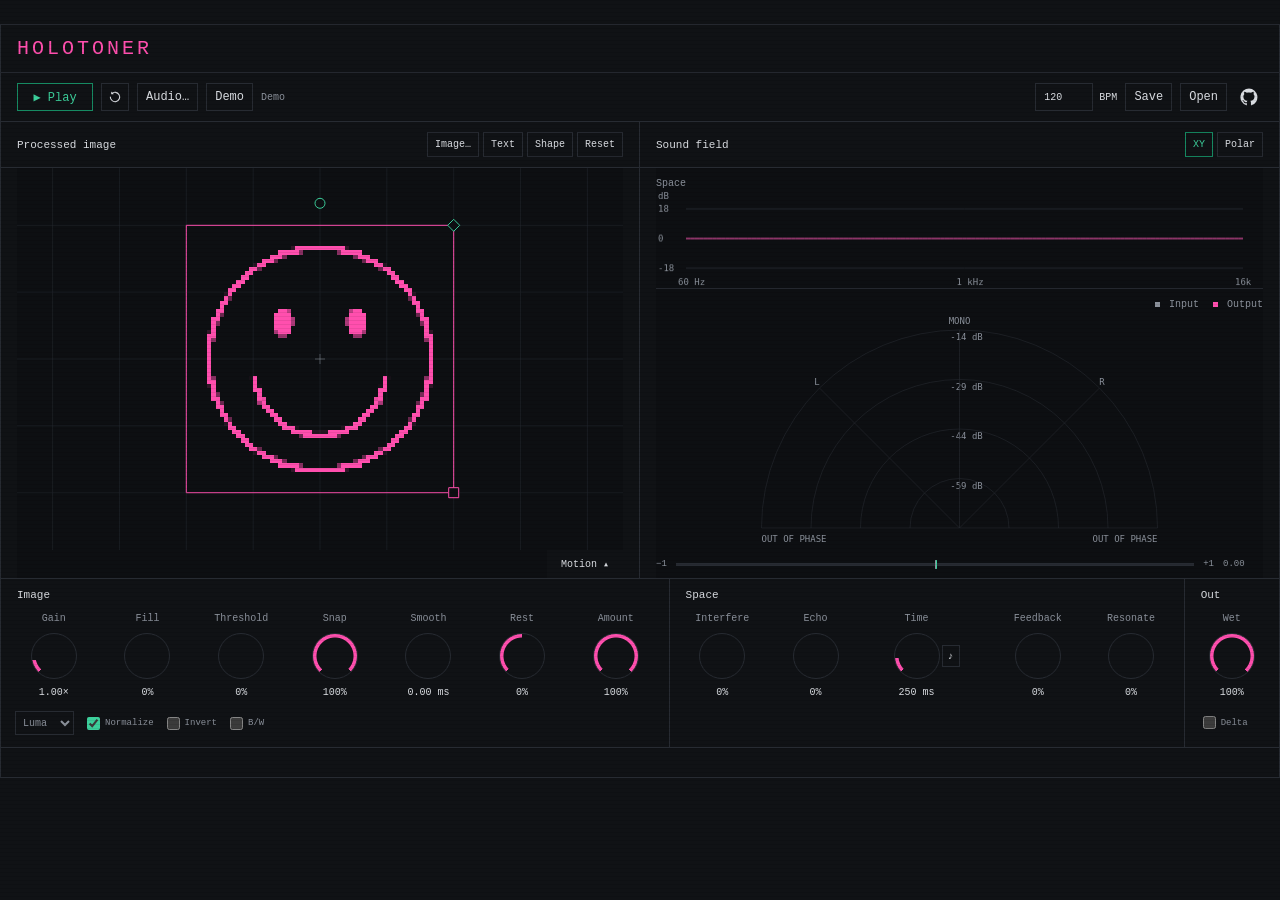
==== web/index.html @ 3906c01d "Add GitHub Pages web app and shared image controls Add a browser-only WASM/AudioWorklet app and GitH" ====
<!doctype html>
<html lang="en">
<head>
<meta charset="utf-8">
<meta name="viewport" content="width=device-width,initial-scale=1">
<meta name="theme-color" content="#101215">
<meta name="description" content="Image-driven stereo processing.">
<title>Holotoner</title>
<link rel="icon" href="./assets/icon.svg" type="image/svg+xml">
<link rel="stylesheet" href="./style.css">
</head>
<body>
<main class="instrument">
<header class="masthead"><h1>HOLOTONER</h1></header>
<div class="transport">
  <button id="play" class="primary" disabled>▶ Play</button>
  <button id="restart" aria-label="Restart audio"><svg viewBox="0 0 24 24" aria-hidden="true" fill="none" stroke="currentColor" stroke-width="1.8" stroke-linecap="round" stroke-linejoin="round"><path d="M6.34 6.34A8 8 0 1 1 4 12M6.34 4v2.34h2.34"/></svg></button>
  <button id="load-audio">Audio…</button>
  <button id="demo">Demo</button>
  <span id="audio-name">Demo</span>
  <label class="tempo"><input id="tempo" aria-label="Tempo in BPM" type="number" min="20" max="300" value="120"> BPM</label>
  <button id="save">Save</button><button id="restore">Open</button>
  <a id="source-link" class="github-link" href="https://github.com/janne-s/Holotoner" target="_blank" rel="noopener noreferrer" aria-label="Holotoner on GitHub" title="Holotoner on GitHub"><svg viewBox="0 0 24 24" aria-hidden="true">
          <path d="M12 .7a11.5 11.5 0 0 0-3.6 22.4c.6.1.8-.3.8-.6v-2.2c-3.4.7-4.1-1.4-4.1-1.4-.5-1.4-1.3-1.8-1.3-1.8-1.1-.7.1-.7.1-.7 1.2.1 1.8 1.2 1.8 1.2 1.1 1.8 2.8 1.3 3.5 1 .1-.8.4-1.3.8-1.6-2.7-.3-5.5-1.3-5.5-5.7 0-1.3.5-2.3 1.2-3.1-.1-.3-.5-1.5.1-3.1 0 0 1-.3 3.2 1.2a11 11 0 0 1 5.8 0c2.2-1.5 3.2-1.2 3.2-1.2.6 1.6.2 2.8.1 3.1.8.8 1.2 1.8 1.2 3.1 0 4.4-2.8 5.4-5.5 5.7.4.4.8 1.1.8 2.2v3.3c0 .3.2.7.8.6A11.5 11.5 0 0 0 12 .7Z"/>
        </svg></a>
</div>
<div class="views">
<section class="plane-panel">
  <div class="panel-title"><h2>Processed image</h2><div><button id="load-image">Image…</button><button id="text-toggle" aria-expanded="false">Text</button><button id="shape-toggle" aria-expanded="false">Shape</button><button id="reset-plane">Reset</button></div></div>
  <div class="plane-well">
    <canvas id="plane" aria-label="Image plane. Drag to move; use the handles to rotate, scale or roll. Motion contains keyboard controls."></canvas>
    <div id="text-panel" class="overlay" hidden>
      <form id="text-form"><input id="text" aria-label="Image text" value="HOLO" maxlength="512"><button>Use text</button></form>
      <div class="text-playback">
        <label>Layout <select id="text-layout"><option>Whole</option><option>Characters</option><option>Words</option></select></label>
        <label><input id="text-cycle" type="checkbox"> Cycle</label>
        <label>Step <input id="text-step" type="number" min="1" max="32" value="1"></label>
        <label>Rate <input id="text-rate" type="number" min="0" max="8" step="0.01" value="0.25"></label>
        <select id="text-note" aria-label="Text note value" hidden></select><button id="text-sync" aria-pressed="false" title="Sync text to tempo">♪</button>
      </div>
    </div>
    <div id="shape-panel" class="overlay" hidden><div id="shape-controls"><select id="shape-kind" aria-label="Shape"><option>Grid</option><option>Checker</option><option>Rings</option><option>Triangle</option><option>Sierpinski</option><option>Spiral</option><option>Lissajous</option><option>Smiley</option></select><label>Order <input id="shape-order" type="number" value="3" min="1" max="8"></label></div></div>
    <div class="well-caption"><button id="motion-toggle" aria-expanded="false">Motion ▴</button></div>
    <div id="motion" hidden><div class="motion-header"><select id="motion-shape" aria-label="Motion shape"><option>Swing</option><option>Spin</option></select><label>Depth <input id="motion-depth" type="range" min="0" max="1" step="0.01" value="0.5"></label></div><div id="motion-axes"></div></div>
  </div>
</section>
<section class="audio-panel">
  <div class="panel-title"><h2>Sound field</h2><div class="projection"><button id="xy" aria-pressed="true">XY</button><button id="polar" aria-pressed="false">Polar</button></div></div>
  <div class="audio-well">
    <div class="space-heading">Space</div>
    <canvas id="response" aria-label="Space response and echo time by frequency"></canvas>
    <div class="scope-heading"><span><i class="input-key"></i> Input <i class="output-key"></i> Output</span></div>
    <canvas id="scope" aria-label="Measured input and output audio"></canvas>
    <div class="correlation"><span>−1</span><div><i id="correlation-tick"></i></div><span>+1</span><output id="correlation">0.00</output></div>
  </div>
</section>
</div>
<div class="stages">
  <section class="stage image-stage"><div class="stage-title"><h2>Image</h2></div><div id="image-controls" class="knobs"></div><div class="options"><select id="channel" aria-label="Image channel"><option>Off</option><option selected>Luma</option><option>Alpha</option><option>Red</option><option>Green</option><option>Blue</option></select><label><input id="normalize" type="checkbox" checked> Normalize</label><label><input id="invert" type="checkbox"> Invert</label><label><input id="binary" type="checkbox"> B/W</label></div></section>
  <section class="stage space-stage"><div class="stage-title"><h2>Space</h2></div><div id="space-controls" class="knobs"></div></section>
  <section class="stage out-stage"><div class="stage-title"><h2>Out</h2></div><div id="out-controls" class="knobs"></div><div class="options"><label><input id="delta" type="checkbox"> Delta</label></div></section>
</div>
<footer><span id="status" role="status" aria-live="polite">Loading…</span></footer>
</main>
<input type="file" id="audio-file" accept="audio/*" hidden>
<input type="file" id="image-file" accept="image/png,image/jpeg,image/gif,image/webp" hidden>
<input type="file" id="state-file" accept=".json,application/json" hidden>
<script type="module" src="./app.js"></script>
</body></html>
---- web/style.css ----
:root {
  color-scheme: dark;
  --bg: #101215;
  --well: #0d0f12;
  --pink: #ff4fae;
  --green: #3ccf9b;
  --green-line: #168a62;
  --ink: #d9dce1;
  --dim: #8b919b;
  --line: #272b32;
  font: 12px 'SFMono-Regular', Consolas, 'Liberation Mono', monospace;
}
* { box-sizing: border-box; }
body {
  margin: 0;
  background: var(--bg);
  color: var(--ink);
  -webkit-text-size-adjust: 100%;
  text-size-adjust: 100%;
}
body::before {
  content: '';
  position: fixed;
  inset: 0;
  pointer-events: none;
  background: repeating-linear-gradient(0deg, transparent 0 3px, #00000012 3px 4px);
  z-index: 9;
}
button, input, select { font: inherit; color: inherit; }
button, select, input[type=number], #text {
  border: 1px solid var(--line);
  border-radius: 0;
  background: var(--bg);
  min-height: 28px;
  padding: 4px 8px;
}
button { cursor: pointer; white-space: nowrap; }
button:hover { border-color: var(--dim); }
button[aria-pressed=true], button[aria-expanded=true] {
  border-color: var(--green-line);
  color: var(--green);
}
button:disabled { opacity: .45; cursor: wait; }
button:focus-visible, input:focus-visible, select:focus-visible, a:focus-visible {
  outline: 1px solid var(--green);
  outline-offset: 2px;
}
button.primary { color: var(--green); border-color: var(--green-line); }
input[type=checkbox] { accent-color: var(--green); }
input[type=range] { accent-color: var(--pink); width: 100%; min-width: 0; }
input[type=number] { width: 66px; }
select { padding: 3px; }
a { color: var(--green); text-decoration: none; }
a:hover { text-decoration: underline; }
.github-link { display: inline-grid; place-items: center; width: 28px; height: 28px; color: var(--ink); }
.github-link:hover { color: var(--green); }
.github-link svg { width: 18px; height: 18px; fill: currentColor; }
[hidden] { display: none !important; }
.instrument { max-width: 1440px; margin: 24px auto; border: 1px solid var(--line); }
.masthead { padding: 12px 16px; border-bottom: 1px solid var(--line); }
h1 { margin: 0; color: var(--pink); font-size: 20px; font-weight: 500; letter-spacing: 3px; }
.transport {
  display: flex;
  align-items: center;
  gap: 8px;
  flex-wrap: wrap;
  padding: 10px 16px;
  border-bottom: 1px solid var(--line);
}
#play { width: 76px; flex: 0 0 76px; }
#restart { display: grid; place-items: center; width: 28px; height: 28px; padding: 0; }
#restart svg { display: block; width: 14px; height: 14px; }
#audio-name {
  flex: 1;
  min-width: 100px;
  overflow: hidden;
  text-overflow: ellipsis;
  white-space: nowrap;
  color: var(--dim);
  font-size: 10px;
}
.tempo { white-space: nowrap; font-size: 10px; }
.tempo input { width: 58px; }
.views { display: grid; grid-template-columns: 1fr 1fr; }
.plane-panel { border-right: 1px solid var(--line); }
.panel-title, .stage-title {
  display: flex;
  align-items: center;
  justify-content: space-between;
  gap: 8px;
  padding: 10px 16px;
}
.panel-title { border-bottom: 1px solid var(--line); }
h2 { font-size: 11px; font-weight: 500; margin: 0; white-space: nowrap; }
.panel-title > div { display: flex; gap: 4px; }
.panel-title button { min-height: 25px; padding: 3px 7px; font-size: 10px; }
.plane-well, .audio-well {
  display: flex;
  flex-direction: column;
  position: relative;
  background: var(--well);
  height: 410px;
  margin: 0 16px;
}
#plane { width: 100%; flex: 1; min-height: 90px; touch-action: none; }
.well-caption { display: flex; justify-content: flex-end; min-height: 28px; }
#motion-toggle { border: none; width: 76px; font-size: 10px; }
#motion { border-top: 1px solid var(--line); background: var(--bg); padding: 8px; flex-shrink: 0; }
.motion-header { display: flex; align-items: center; gap: 12px; font-size: 10px; margin-bottom: 5px; }
.motion-header label { display: flex; align-items: center; gap: 6px; }
.motion-header input { width: 65px; }
.axis {
  display: grid;
  grid-template-columns: 68px 1fr 48px 60px 20px;
  align-items: center;
  gap: 6px;
  height: 26px;
  font-size: 10px;
}
.axis input[type=number], .axis select { width: 100%; min-height: 22px; padding: 2px; }
.axis button { min-height: 22px; width: 20px; padding: 2px; }
.axis select { grid-column: 4; }
.axis output { text-align: right; }
.axis-slider { position: relative; display: block; min-width: 0; }
.axis-slider input { appearance: none; margin: 0; height: 20px; background: transparent; }
.axis-slider input::-webkit-slider-runnable-track {
  height: 3px;
  background: linear-gradient(to right, var(--line) var(--fill-start), var(--pink) var(--fill-start), var(--pink) var(--fill-end), var(--line) var(--fill-end));
}
.axis-slider input::-moz-range-track {
  height: 3px;
  background: linear-gradient(to right, var(--line) var(--fill-start), var(--pink) var(--fill-start), var(--pink) var(--fill-end), var(--line) var(--fill-end));
}
.axis-slider input::-moz-range-progress { background: transparent; }
.axis-slider input::-webkit-slider-thumb { appearance: none; width: 4px; height: 12px; margin-top: -4.5px; background: var(--ink); }
.axis-slider input::-moz-range-thumb { border: 0; border-radius: 0; width: 4px; height: 12px; background: var(--ink); }
.axis-slider input:hover::-webkit-slider-thumb { background: var(--green); }
.axis-slider input:hover::-moz-range-thumb { background: var(--green); }
.axis-slider i { position: absolute; top: 4px; height: 12px; width: 2px; background: var(--green); pointer-events: none; }
.overlay { position: absolute; z-index: 2; inset: 6px 0 auto; padding: 8px; border: 1px solid var(--line); background: var(--bg); }
#text-panel, #text { border-color: var(--green-line); }
.overlay form, #shape-controls { display: flex; gap: 8px; align-items: center; }
.overlay #text { flex: 1; width: 80px; }
.overlay label { display: flex; gap: 5px; align-items: center; font-size: 10px; }
.text-playback { margin-top: 8px; display: flex; flex-wrap: wrap; gap: 7px; align-items: center; }
.text-playback input[type=number] { width: 52px; }
.text-playback select { max-width: 105px; }
.audio-well { padding-top: 10px; }
.space-heading, .scope-heading { font-size: 10px; color: var(--dim); }
.scope-heading { text-align: right; }
#response { width: 100%; height: 100px; flex-shrink: 0; border-bottom: 1px solid var(--line); margin-bottom: 10px; }
#scope { width: 100%; flex: 1; min-height: 90px; }
.input-key, .output-key { display: inline-block; width: 5px; height: 5px; margin: 0 3px 0 8px; background: var(--dim); }
.output-key { background: var(--pink); }
.correlation { display: flex; align-items: center; gap: 9px; height: 28px; font-size: 9px; color: var(--dim); }
.correlation > div { flex: 1; position: relative; height: 3px; background: var(--line); }
.correlation > div::after { content: ''; position: absolute; left: 50%; top: -3px; height: 9px; border-left: 1px solid var(--dim); }
.correlation i { position: absolute; left: 50%; top: -3px; width: 2px; height: 9px; background: var(--green); }
.correlation output { width: 40px; }
.stages { display: grid; grid-template-columns: 7fr 5.4fr 1fr; border-top: 1px solid var(--line); }
.stage + .stage { border-left: 1px solid var(--line); }
.stage-title { padding-bottom: 4px; }
.knobs { display: flex; padding: 8px 8px; gap: 4px; }
.knob { flex: 1; min-width: 0; text-align: center; display: grid; grid-template-rows: 12px 62px 12px; }
.knob label { display: block; font-size: 10px; color: var(--dim); }
.knob-group { display: flex; align-items: center; justify-content: center; gap: 2px; }
.knob input[type=range] {
  appearance: none;
  width: 46px;
  height: 46px;
  flex-shrink: 0;
  border: 1px solid var(--line);
  border-radius: 50%;
  background: radial-gradient(circle, var(--bg) 58%, transparent 61%), conic-gradient(from 225deg, var(--pink) var(--turn, 0deg), transparent 0deg);
  cursor: ns-resize;
  touch-action: none;
  margin: 0;
}
.knob input[type=range]::-webkit-slider-thumb { appearance: none; width: 0; height: 0; }
.knob input[type=range]::-moz-range-thumb { width: 0; height: 0; border: 0; }
.knob input[type=range]::-moz-range-track { background: transparent; }
.knob output { font-size: 10px; cursor: pointer; }
.synced-control { flex: 1.4; }
.synced-control label, .synced-control output { transform: translateX(-10px); }
.knob-group button, #text-sync { width: 18px; min-height: 22px; padding: 2px; font-size: 10px; }
.sync-note, #text-note { appearance: none; width: 46px; padding: 2px; text-align: center; font-size: 10px; }
.options { display: flex; align-items: center; flex-wrap: wrap; gap: 9px; padding: 4px 14px 12px; min-height: 39px; font-size: 9px; color: var(--dim); }
.options select { font-size: 10px; min-height: 24px; }
.options label { display: flex; align-items: center; gap: 2px; white-space: nowrap; }
footer { display: flex; align-items: center; justify-content: space-between; gap: 16px; min-height: 30px; padding: 6px 16px; border-top: 1px solid var(--line); font-size: 10px; color: var(--dim); }
@media(max-width: 1100px) {
  .instrument { margin: 16px; }
  .panel-title { padding: 10px; }
  .knobs { gap: 0; padding-left: 3px; padding-right: 3px; }
  .options { gap: 5px; padding-left: 8px; padding-right: 8px; }
}
@media(max-width: 760px) {
  .instrument { margin: 0; border-left: 0; border-right: 0; }
  .masthead { padding: 10px 14px; }
  h1 { font-size: 18px; }
  .transport { padding: 10px; gap: 6px; }
  .transport button { font-size: 10px; }
  .transport #audio-name { order: 2; flex-basis: 100%; }
  .views { grid-template-columns: 1fr; }
  .plane-panel { border-right: 0; border-bottom: 1px solid var(--line); }
  .plane-well { height: 270px; }
  .audio-well { height: 280px; }
  .stages { grid-template-columns: 1fr 80px; }
  .image-stage { grid-column: 1 / 3; border-bottom: 1px solid var(--line); }
  .space-stage { border-left: 0 !important; }
  .axis { grid-template-columns: 65px 1fr 40px 56px 20px; gap: 4px; }
  #motion { max-height: 146px; overflow-y: auto; }
}
@media(max-height: 560px) and (orientation: landscape) {
  .instrument { margin: 0; }
  .masthead { padding: 8px 14px; }
  .views { grid-template-columns: 1fr 1fr; }
  .plane-well, .audio-well { height: 340px; }
  .stages { grid-template-columns: 7fr 5.4fr 1fr; }
  .image-stage { grid-column: auto; border-bottom: 0; }
  .space-stage { border-left: 1px solid var(--line) !important; }
  #motion { max-height: none; overflow-y: visible; }
}
@media(prefers-reduced-motion: reduce) { body::before { display: none; } }
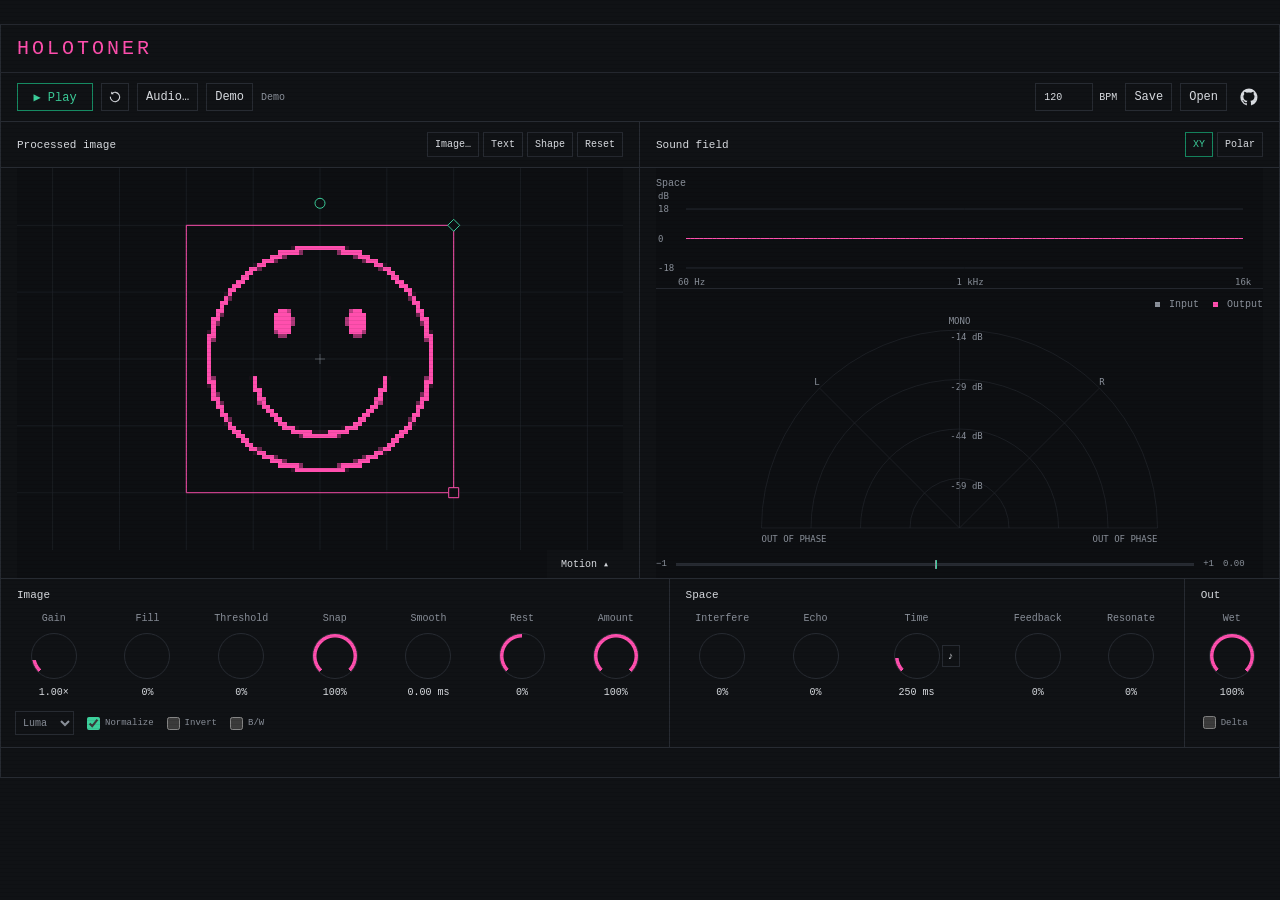
==== commit a843eac3: "Redraw views only when they change, add Motion Reset and link previews Cache static artwork and repa" ====
--- a/web/index.html
+++ b/web/index.html
@@ -4,8 +4,23 @@
 <meta charset="utf-8">
 <meta name="viewport" content="width=device-width,initial-scale=1">
 <meta name="theme-color" content="#101215">
-<meta name="description" content="Image-driven stereo processing.">
-<title>Holotoner</title>
+<meta name="description" content="Holotoner turns an image into a stereo field: move and rotate the image plane, and hear the space change.">
+<meta property="og:title" content="Holotoner · Turn an image into a stereo field">
+<meta property="og:description" content="Turn an image into a stereo field. Move, scale and rotate the image plane, watch it in the sound field and hear the space change. Use an image, text or a generated shape, right in the browser.">
+<meta property="og:type" content="website">
+<meta property="og:url" content="https://janne-s.github.io/Holotoner/">
+<meta property="og:image" content="https://janne-s.github.io/Holotoner/assets/og_image.jpg">
+<meta property="og:image:width" content="1200">
+<meta property="og:image:height" content="630">
+<meta property="og:image:alt" content="Holotoner with a smiley image plane in motion and the same smiley traced by the sound in the polar sound field">
+<meta name="twitter:card" content="summary_large_image">
+<meta name="twitter:creator" content="@JanneSarkela">
+<meta name="twitter:title" content="Holotoner · Turn an image into a stereo field">
+<meta name="twitter:description" content="Turn an image into a stereo field. Move, scale and rotate the image plane, watch it in the sound field and hear the space change. Use an image, text or a generated shape, right in the browser.">
+<meta name="twitter:image" content="https://janne-s.github.io/Holotoner/assets/og_image.jpg">
+<meta name="twitter:image:alt" content="Holotoner with a smiley image plane in motion and the same smiley traced by the sound in the polar sound field">
+<title>Holotoner · Turn an image into a stereo field</title>
+<link rel="canonical" href="https://janne-s.github.io/Holotoner/">
 <link rel="icon" href="./assets/icon.svg" type="image/svg+xml">
 <link rel="stylesheet" href="./style.css">
 </head>
@@ -41,7 +56,7 @@
     </div>
     <div id="shape-panel" class="overlay" hidden><div id="shape-controls"><select id="shape-kind" aria-label="Shape"><option>Grid</option><option>Checker</option><option>Rings</option><option>Triangle</option><option>Sierpinski</option><option>Spiral</option><option>Lissajous</option><option>Smiley</option></select><label>Order <input id="shape-order" type="number" value="3" min="1" max="8"></label></div></div>
     <div class="well-caption"><button id="motion-toggle" aria-expanded="false">Motion ▴</button></div>
-    <div id="motion" hidden><div class="motion-header"><select id="motion-shape" aria-label="Motion shape"><option>Swing</option><option>Spin</option></select><label>Depth <input id="motion-depth" type="range" min="0" max="1" step="0.01" value="0.5"></label></div><div id="motion-axes"></div></div>
+    <div id="motion" hidden><div class="motion-header"><select id="motion-shape" aria-label="Motion shape"><option>Swing</option><option>Spin</option></select><label>Depth <input id="motion-depth" type="range" min="0" max="1" step="0.01" value="0.5"></label><button id="reset-motion" type="button" title="Reset motion: every Rate and note off, Swing and Depth to defaults">Reset</button></div><div id="motion-axes"></div></div>
   </div>
 </section>
 <section class="audio-panel">
--- a/web/style.css
+++ b/web/style.css
@@ -109,6 +109,7 @@
 .motion-header { display: flex; align-items: center; gap: 12px; font-size: 10px; margin-bottom: 5px; }
 .motion-header label { display: flex; align-items: center; gap: 6px; }
 .motion-header input { width: 65px; }
+#reset-motion { margin-left: auto; min-height: 22px; padding: 2px 7px; font-size: 10px; }
 .axis {
   display: grid;
   grid-template-columns: 68px 1fr 48px 60px 20px;
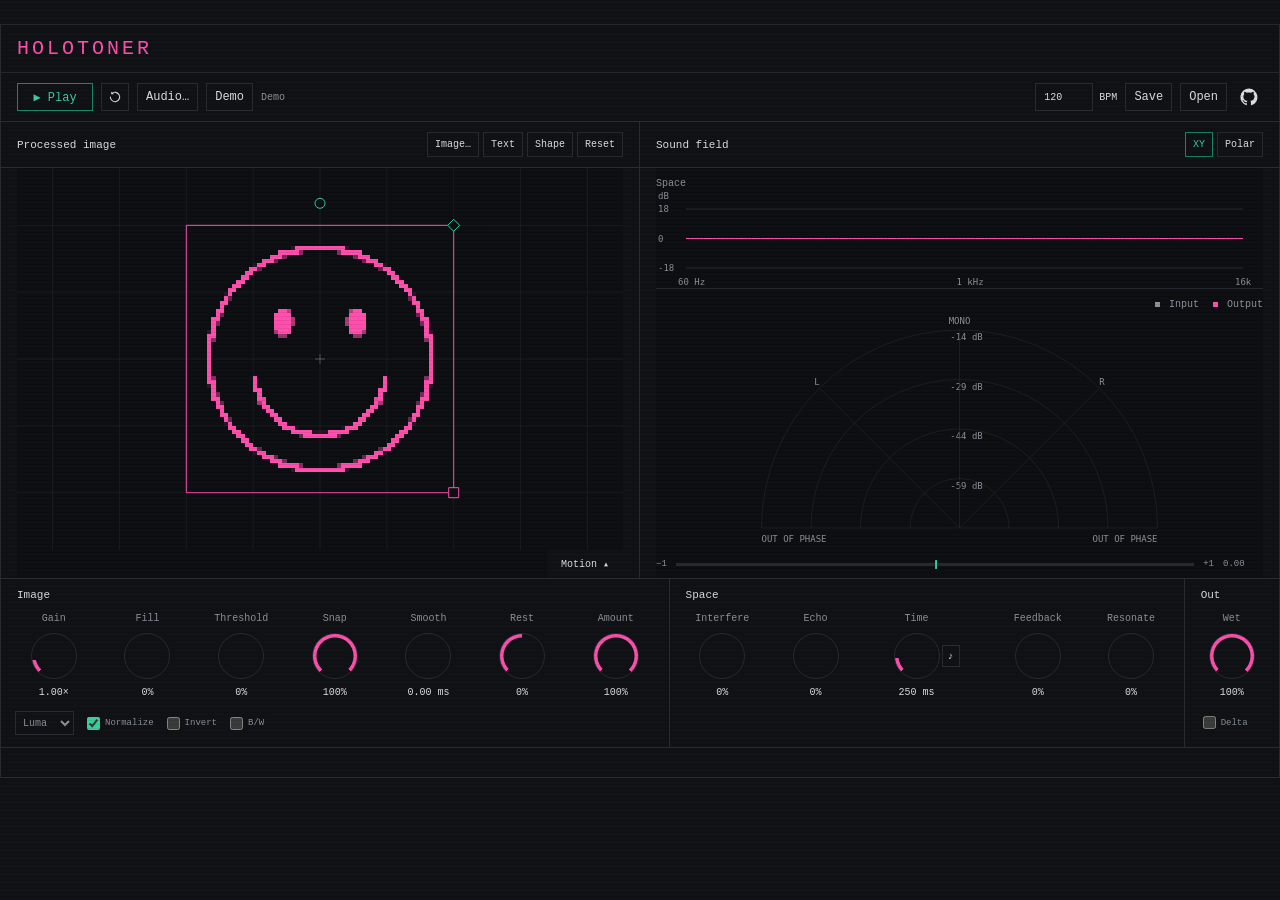
==== commit c7729bdb: "Apply text settings as they are edited Text applies 300 ms after typing stops (Return/Enter at once)" ====
--- a/web/index.html
+++ b/web/index.html
@@ -45,7 +45,7 @@
   <div class="plane-well">
     <canvas id="plane" aria-label="Image plane. Drag to move; use the handles to rotate, scale or roll. Motion contains keyboard controls."></canvas>
     <div id="text-panel" class="overlay" hidden>
-      <form id="text-form"><input id="text" aria-label="Image text" value="HOLO" maxlength="512"><button>Use text</button></form>
+      <form id="text-form"><input id="text" aria-label="Image text" value="HOLO" maxlength="512"></form>
       <div class="text-playback">
         <label>Layout <select id="text-layout"><option>Whole</option><option>Characters</option><option>Words</option></select></label>
         <label><input id="text-cycle" type="checkbox"> Cycle</label>
